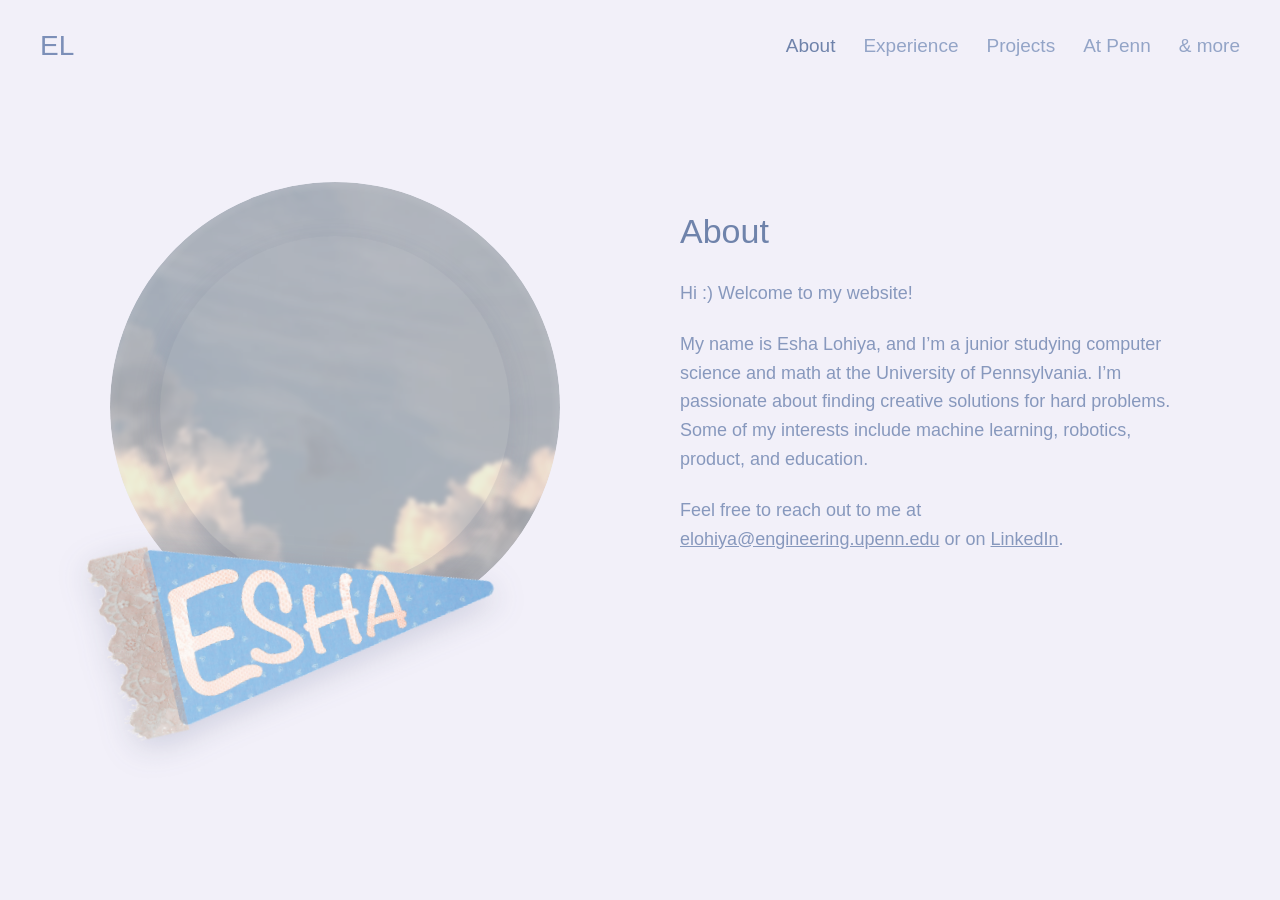
==== index.html @ 7c0bfa7a "Initial commit - about page" ====
<!DOCTYPE html>
<html lang="en">
<head>
<meta charset="UTF-8">
<meta name="viewport" content="width=device-width, initial-scale=1.0">
<title>Esha Lohiya</title>
<link rel="preconnect" href="https://fonts.googleapis.com">
<link rel="preconnect" href="https://fonts.gstatic.com" crossorigin>
<link href="https://fonts.googleapis.com/css2?family=Space+Grotesk:wght@300..700&display=swap" rel="stylesheet">
<link rel="stylesheet" href="styles.css">
</head>
<body>

<header class="site-header">
  <div class="logo">EL</div>
  <nav class="site-nav">
    <a href="#about" class="active">About</a>
    <a href="#experience">Experience</a>
    <a href="#projects">Projects</a>
    <a href="#at-penn">At Penn</a>
    <a href="#more">&amp; more</a>
  </nav>
</header>

<main class="about-section" id="about">
  <div class="photo-wrap">
    <div class="photo-circle">
      <img src="assets/clouds.jpg" alt="" class="clouds-bg">
    </div>
    <div class="profile-photo" role="img" aria-label="Esha Lohiya"></div>
    <img src="assets/pennant.png" alt="Esha pennant" class="pennant">
  </div>

  <div class="about-text">
    <h1>About</h1>
    <p>Hi :) Welcome to my website!</p>
    <p>
      My name is Esha Lohiya, and I&rsquo;m a junior studying computer science
      and math at the University of Pennsylvania. I&rsquo;m passionate about
      finding creative solutions for hard problems. Some of my interests
      include machine learning, robotics, product, and education.
    </p>
    <p>
      Feel free to reach out to me at
      <a href="mailto:elohiya@engineering.upenn.edu">elohiya@engineering.upenn.edu</a>
      or on <a href="https://www.linkedin.com/in/esha-lohiya" target="_blank" rel="noopener">LinkedIn</a>.
    </p>
  </div>
</main>

</body>
</html>
---- styles.css ----
* {
  margin: 0;
  padding: 0;
  box-sizing: border-box;
}

body {
  font-family: Helvetica, Arial, sans-serif;
  background: #f2f0f9;
  color: #6f83ab;
  min-height: 100vh;
}

/* ---------- Header ---------- */

.site-header {
  display: flex;
  align-items: center;
  justify-content: space-between;
  padding: 30px 40px;
}

.logo {
  font-size: 28px;
  color: #7c8fb8;
  font-weight: 400;
}

.site-nav {
  display: flex;
  gap: 28px;
}

.site-nav a {
  color: #93a4c7;
  text-decoration: none;
  font-size: 19px;
}

.site-nav a.active {
  color: #6f83ab;
}

.site-nav a:hover {
  color: #6f83ab;
}

/* ---------- About section ---------- */

.about-section {
  display: flex;
  align-items: flex-start;
  gap: 120px;
  max-width: 1200px;
  margin: 0 auto;
  padding: 90px 60px 160px;
}

.photo-wrap {
  position: relative;
  flex: 0 0 auto;
  width: 460px;
  height: 460px;
}

.photo-circle {
  position: absolute;
  top: 0;
  left: 10px;
  width: 450px;
  height: 450px;
  border-radius: 50%;
  overflow: hidden;
  background: #d7d9e2;
  -webkit-mask-image: radial-gradient(circle, #000 68%, transparent 100%);
  mask-image: radial-gradient(circle, #000 68%, transparent 100%);
}

.clouds-bg {
  position: absolute;
  top: -10%;
  left: -10%;
  width: 120%;
  height: 120%;
  object-fit: cover;
  opacity: 0.55;
  filter: grayscale(35%) brightness(1.15) blur(2px);
}

.profile-photo {
  position: absolute;
  width: 350px;
  height: 350px;
  border-radius: 50%;
  top: 54px;
  left: 60px;
  background-image: url("assets/photo.jpg");
  background-size: 110%;
  background-position: 55% 45%;
  box-shadow: 0 10px 30px rgba(60, 70, 110, 0.15);
}

.pennant {
  position: absolute;
  width: 400px;
  top: 375px;
  left: 1px;
  transform: rotate(-13deg);
  transform-origin: left center;
  filter: drop-shadow(0 8px 16px rgba(60, 70, 110, 0.2));
}

.about-text {
  padding-top: 30px;
  max-width: 560px;
}

.about-text h1 {
  font-size: 34px;
  font-weight: 400;
  color: #6f83ab;
  margin-bottom: 28px;
}

.about-text p {
  font-size: 18px;
  line-height: 1.6;
  color: #8798bd;
  margin-bottom: 22px;
  font-weight: 300;
}

.about-text a {
  color: #8798bd;
  text-decoration: underline;
}

.about-text a:hover {
  color: #6f83ab;
}

/* ---------- Responsive ---------- */

@media (max-width: 900px) {
  .site-header {
    padding: 24px 30px;
  }

  .site-nav {
    gap: 24px;
  }

  .about-section {
    flex-direction: column;
    align-items: center;
    text-align: left;
    padding: 40px 30px 100px;
    gap: 60px;
  }

  .about-text {
    padding-top: 0;
  }
}
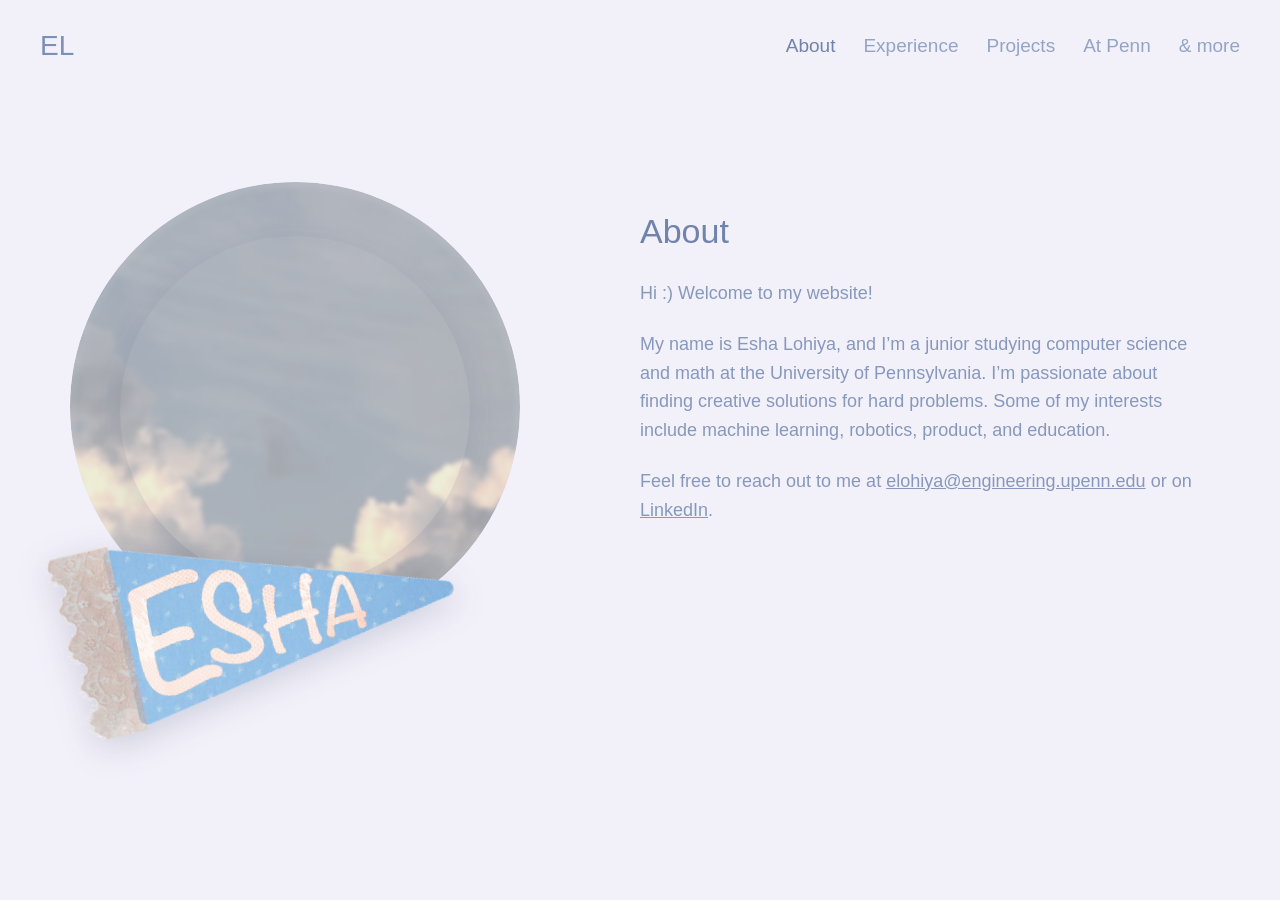
==== commit ed28ad3e: "Experience page" ====
--- a/index.html
+++ b/index.html
@@ -12,10 +12,10 @@
 <body>
 
 <header class="site-header">
-  <div class="logo">EL</div>
+  <a href="index.html" class="logo">EL</a>
   <nav class="site-nav">
-    <a href="#about" class="active">About</a>
-    <a href="#experience">Experience</a>
+    <a href="index.html" class="active">About</a>
+    <a href="experience.html">Experience</a>
     <a href="#projects">Projects</a>
     <a href="#at-penn">At Penn</a>
     <a href="#more">&amp; more</a>
--- a/styles.css
+++ b/styles.css
@@ -24,6 +24,7 @@
   font-size: 28px;
   color: #7c8fb8;
   font-weight: 400;
+  text-decoration: none;
 }
 
 .site-nav {
@@ -51,9 +52,9 @@
   display: flex;
   align-items: flex-start;
   gap: 120px;
-  max-width: 1200px;
+  max-width: 1300px;
   margin: 0 auto;
-  padding: 90px 60px 160px;
+  padding: 90px 60px 60px;
 }
 
 .photo-wrap {
@@ -139,6 +140,94 @@
   color: #6f83ab;
 }
 
+/* ---------- Generic page section ---------- */
+
+.page-section {
+  max-width: 1300px;
+  margin: 0 auto;
+  padding: 60px 60px 60px;
+}
+
+.page-section h1 {
+  font-size: 34px;
+  font-weight: 400;
+  color: #6f83ab;
+}
+
+/* ---------- Experience ---------- */
+
+.experience-layout {
+  display: flex;
+  align-items: stretch;
+  gap: 60px;
+}
+
+.experience-heading {
+  flex: 0 0 220px;
+  display: flex;
+  align-items: flex-start;
+  padding-top: 12px;
+}
+
+.experience-heading h1 {
+  margin: 0;
+}
+
+.experience-divider {
+  flex: 0 0 2px;
+  background: #6f83ab;
+  opacity: 0.4;
+}
+
+.experience-list {
+  display: flex;
+  flex-direction: column;
+  gap: 48px;
+  flex: 1;
+  padding: 12px 0;
+}
+
+.experience-item {
+  display: flex;
+  align-items: flex-start;
+  gap: 24px;
+}
+
+.experience-logo {
+  flex: 0 0 auto;
+  width: 90px;
+  height: 90px;
+  background-color: #dcdfec;
+  background-size: cover;
+  background-position: center;
+}
+
+.experience-text {
+  display: flex;
+  flex-direction: column;
+  gap: 6px;
+  flex: 1;
+}
+
+.experience-role {
+  font-size: 20px;
+  color: #6f83ab;
+  font-weight: 400;
+}
+
+.experience-desc {
+  font-size: 15px;
+  color: #97a5c4;
+  font-weight: 300;
+}
+
+.experience-year {
+  margin-left: auto;
+  font-size: 19px;
+  color: #6f83ab;
+  font-weight: 300;
+}
+
 /* ---------- Responsive ---------- */
 
 @media (max-width: 900px) {
@@ -161,4 +250,8 @@
   .about-text {
     padding-top: 0;
   }
-}
+
+  .page-section {
+    padding: 40px 30px 60px;
+  }
+}
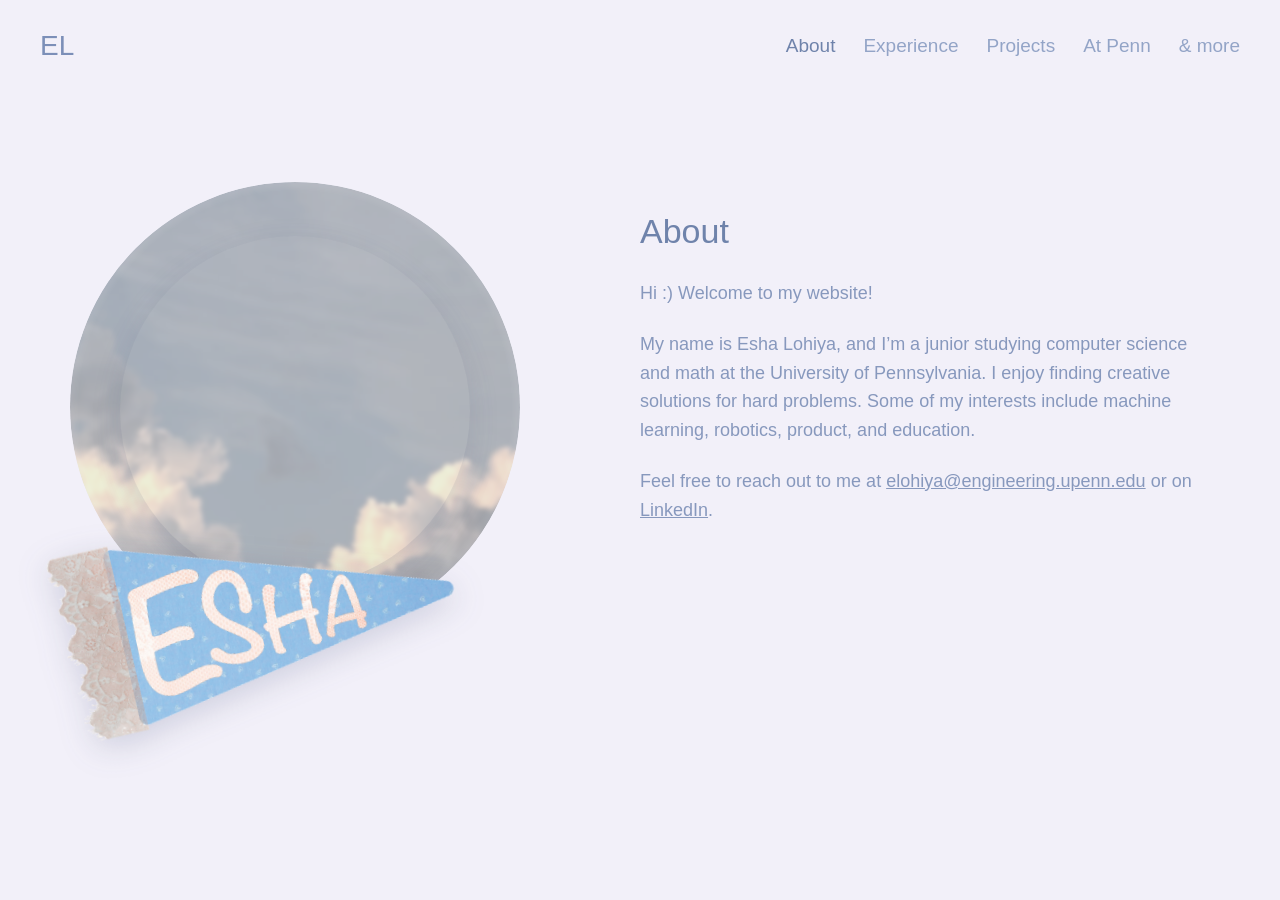
==== commit 754955e6: "Updating bio" ====
--- a/index.html
+++ b/index.html
@@ -16,8 +16,8 @@
   <nav class="site-nav">
     <a href="index.html" class="active">About</a>
     <a href="experience.html">Experience</a>
-    <a href="#projects">Projects</a>
-    <a href="#at-penn">At Penn</a>
+    <a href="projects.html">Projects</a>
+    <a href="at-penn.html">At Penn</a>
     <a href="#more">&amp; more</a>
   </nav>
 </header>
@@ -36,8 +36,8 @@
     <p>Hi :) Welcome to my website!</p>
     <p>
       My name is Esha Lohiya, and I&rsquo;m a junior studying computer science
-      and math at the University of Pennsylvania. I&rsquo;m passionate about
-      finding creative solutions for hard problems. Some of my interests
+      and math at the University of Pennsylvania. I enjoy finding 
+      creative solutions for hard problems. Some of my interests
       include machine learning, robotics, product, and education.
     </p>
     <p>
--- a/styles.css
+++ b/styles.css
@@ -9,6 +9,60 @@
   background: #f2f0f9;
   color: #6f83ab;
   min-height: 100vh;
+}
+
+/* Preview: paper/grid background, header bar stays on the original lavender */
+body.paper-bg {
+  background-color: #fbfaf6;
+  background-image:
+    linear-gradient(#ececec 1px, transparent 1px),
+    linear-gradient(90deg, #ececec 1px, transparent 1px);
+  background-size: 28px 28px;
+}
+
+body.paper-bg .site-header {
+  background-color: #f2f0f9;
+}
+
+/* Preview: light purple background with scattered star pattern */
+body.stars-bg {
+  background-color: #f2f0f9;
+  background-image: url("data:image/svg+xml,%3Csvg xmlns='http://www.w3.org/2000/svg' width='300' height='300' viewBox='0 0 300 300'%3E%3Cg fill='none' stroke='%23dcd3ea' stroke-width='3'%3E%3Cpolygon points='0,-45 11,-11 48,-11 18,10 29,45 0,24 -29,45 -18,10 -48,-11 -11,-11' transform='translate(60,70) rotate(-8) scale(0.28)'/%3E%3Cpolygon points='0,-45 11,-11 48,-11 18,10 29,45 0,24 -29,45 -18,10 -48,-11 -11,-11' transform='translate(230,55) rotate(12) scale(0.18)'/%3E%3Cpolygon points='0,-45 11,-11 48,-11 18,10 29,45 0,24 -29,45 -18,10 -48,-11 -11,-11' transform='translate(150,210) rotate(-15) scale(0.32)'/%3E%3Cpolygon points='0,-45 11,-11 48,-11 18,10 29,45 0,24 -29,45 -18,10 -48,-11 -11,-11' transform='translate(265,250) rotate(18) scale(0.2)'/%3E%3Cpolygon points='0,-45 11,-11 48,-11 18,10 29,45 0,24 -29,45 -18,10 -48,-11 -11,-11' transform='translate(15,255) rotate(10) scale(0.24)'/%3E%3Cpolygon points='0,-45 11,-11 48,-11 18,10 29,45 0,24 -29,45 -18,10 -48,-11 -11,-11' transform='translate(285,150) rotate(-12) scale(0.26)'/%3E%3Cpolygon points='0,-45 11,-11 48,-11 18,10 29,45 0,24 -29,45 -18,10 -48,-11 -11,-11' transform='translate(120,120) rotate(6) scale(0.16)'/%3E%3C/g%3E%3C/svg%3E");
+  background-repeat: repeat;
+  background-size: 420px 420px;
+}
+
+body.stars-bg .site-header {
+  background-color: #f2f0f9;
+}
+
+/* At Penn: rotated gradient background, centered in the content area below the nav */
+body.gradient-bg {
+  background-color: #f2f0f9;
+}
+
+body.gradient-bg .site-header {
+  background-color: #f2f0f9;
+}
+
+body.gradient-bg .page-section {
+  position: relative;
+  min-height: calc(100vh - 94px);
+}
+
+body.gradient-bg::before {
+  content: "";
+  position: fixed;
+  top: 94px;
+  left: 0;
+  right: 0;
+  bottom: 0;
+  background-image: url("assets/gradient-rotated.jpg");
+  background-size: cover;
+  background-position: center;
+  background-repeat: no-repeat;
+  opacity: 0.45;
+  z-index: -1;
 }
 
 /* ---------- Header ---------- */
@@ -182,7 +236,7 @@
 .experience-list {
   display: flex;
   flex-direction: column;
-  gap: 48px;
+  gap: 24px;
   flex: 1;
   padding: 12px 0;
 }
@@ -191,6 +245,8 @@
   display: flex;
   align-items: flex-start;
   gap: 24px;
+  background-color: #f2f0f9;
+  padding: 10px 20px;
 }
 
 .experience-logo {
